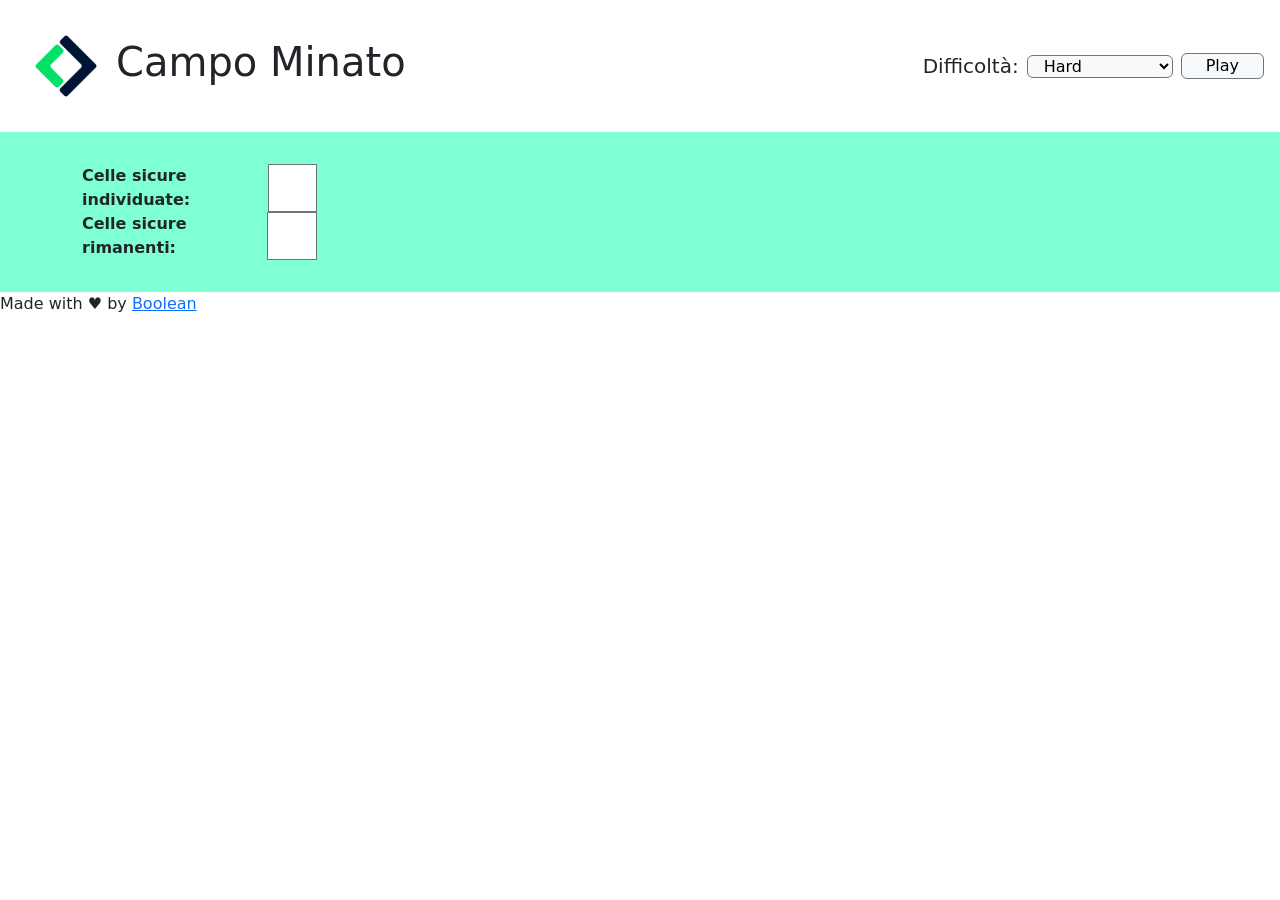
==== index.html @ 2892b531 "Merge remote-tracking branch 'js-campominato-dom/main'" ====
<!DOCTYPE html>
<html lang="en">
    <head>
        <meta charset="UTF-8">
        <meta http-equiv="X-UA-Compatible" content="IE=edge">
        <meta name="viewport" content="width=device-width, initial-scale=1.0">
        <!-- font-awesome -->
        <link rel="stylesheet" href="https://cdnjs.cloudflare.com/ajax/libs/font-awesome/6.2.1/css/all.min.css" integrity="sha512-MV7K8+y+gLIBoVD59lQIYicR65iaqukzvf/nwasF0nqhPay5w/9lJmVM2hMDcnK1OnMGCdVK+iQrJ7lzPJQd1w==" crossorigin="anonymous" referrerpolicy="no-referrer" />
        <!-- my style css -->
        <link rel="stylesheet" href="./assets/css/style.css">
        <link rel="stylesheet" href="./assets/css/debug.css">
        <!-- bootstrap css -->
        <link href="https://cdn.jsdelivr.net/npm/bootstrap@5.2.3/dist/css/bootstrap.min.css" rel="stylesheet" integrity="sha384-rbsA2VBKQhggwzxH7pPCaAqO46MgnOM80zW1RWuH61DGLwZJEdK2Kadq2F9CUG65" crossorigin="anonymous">
        <title>Campominato</title>
    </head>
    <body class="">

        <header id="app_header">
            <nav class="navbar bg-white jc-sb p-3">
                <div class="d-flex align-items-center">
                    <img src="./assets/img/mobile-logo.png" alt="" height="100">
                    <h1 class="">Campo Minato</h1>
                </div>
                <!-- ./container-fluid -->

                <div class="d-flex align-items-center gap-2 fs-5">
                    <label for="difficulty" class="">Difficoltà:</label>
                    <select id="difficulty" class="text-start btn btn-light border border-secondary pe-5 py-0">
                        <option value="10">Hard</option>
                        <option value="9">Medium</option>
                        <option value="7">Easy</option>
                    </select>
                    <button id="btn_play" type="click" class="btn btn-light border border-secondary px-4 py-0">Play</button>
                </div>

            </nav>
            <!-- ./navbar -->
        </header>
        <!-- /#app_header -->

        <main id="app_main">
            <div class="container py-3">
                <div class="ms_info py-3">
                    <div class="d-flex gap-1 justify-content-between" style="width: 235px;">
                        <div class="fw-bold">Celle sicure individuate:</div>
                        <div id="count_clicked_cells" class="border border-secondary bg-white px-3" style="width:52px;"></div>
                    </div>
                    <div class="d-flex gap-1 justify-content-between" style="width: 235px;">
                        <div class="fw-bold">Celle sicure rimanenti:</div>
                        <div id="count_missing_cells" class="border border-secondary bg-white px-3" style="width:52px;"></div>
                    </div>
                </div>
                <!-- /.ms_info -->


                <div class="row">

                </div>
                <!-- /.row -->
                <h1 class="endgame win">
                </h1>
            </div>
            <!-- /.container -->
        </main>
        <!-- /#app_main -->

        <footer id="app_footer">
            <p>Made with &hearts; by <a href="#">Boolean</a></p>
        </footer>
        <!-- /#app_footer -->

        <!-- javascript -->
        <script src="./assets/js/main.js"></script>
        <!-- Bootstrap javascript -->
        <script src="https://cdn.jsdelivr.net/npm/bootstrap@5.2.3/dist/js/bootstrap.bundle.min.js" integrity="sha384-kenU1KFdBIe4zVF0s0G1M5b4hcpxyD9F7jL+jjXkk+Q2h455rYXK/7HAuoJl+0I4" crossorigin="anonymous"></script>
    </body>
</html>
---- assets/css/style.css ----
:root {
    --cm_primary: #7FFFD4;
}

#app_main {
    background-color: var(--cm_primary);
    position: relative;
}

#app_main .ms_cell {
    border: 1px solid black;
    aspect-ratio: 1/1;
    color: white;
    font-size: 4rem;
    /* The following line are for center text     */
    text-align: center;
    display: flex;
    justify-content: center;
    align-content: center;
    flex-direction: column;
}

#app_main .ms_line_10 {
    width: calc(100%/10);
}

#app_main .ms_line_9 {
    width: calc(100%/9);
}

#app_main .ms_line_7 {
    width: calc(100%/7);
}

#app_main .ms_cell_bomb {
    display: block;
}

#app_main .endgame {
    display: none;
    position: absolute;
    top: 25%;
    left: 50%;
    transform: translate(-50%, -50%) scale(2);
    animation: goes_down 2s linear, pulse 4s 2s linear infinite;
    font-weight: bold;
}


@keyframes goes_down {
    0% {
        top: 0%;
    }

    100% {
        top: 25%;
    }
}

@keyframes pulse {
    0% {
        transform: translate(-50%, -50%) scale(2);
    }

    50% {
        transform: translate(-50%, -50%) scale(3);
    }

    100% {
        transform: translate(-50%, -50%) scale(2);
    }
}




.exploded {
    background-image: url("../img/explosion.gif");
    background-size: contain;
}
---- assets/css/debug.css ----
/* #region Debug ...........................*/
/* Il background-color lo metto in style.css */
.debug * {
    border: 1px dashed red;
}

/* #region Grid ............................ */
.debug .container {
    background-color: green;
    padding: 0.1rem;
}

.debug .row {
    background-color: yellow;
    padding: 0.1rem;
}

.debug [class^="col_"] {
    background-color: aqua;
    padding: 0.1rem;
}

/* #endregion Grid ......................... */
/* #region common ...........................*/
.debug header {
    padding: 1rem;
}

.debug main {
    padding: 1rem;
}

.debug section {
    padding: 1rem;
}

.debug footer {
    padding: 1rem;
}

/* #endregion common ....................... */
/* #endregion Debug ........................ */
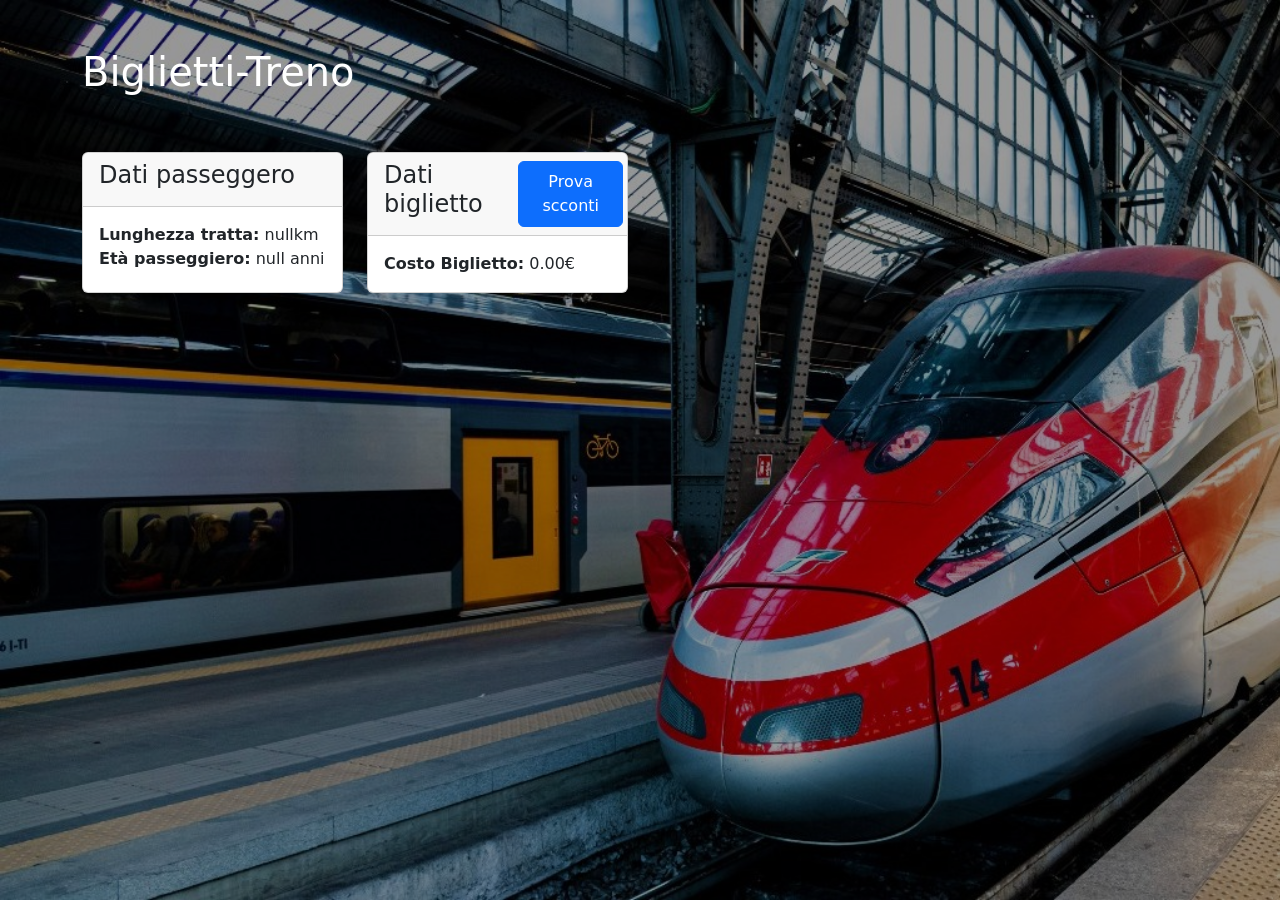
==== commit 0849ab09: "Move out bonus from his directory overriding basic" ====
--- a/index.html
+++ b/index.html
@@ -4,70 +4,86 @@
         <meta charset="UTF-8">
         <meta http-equiv="X-UA-Compatible" content="IE=edge">
         <meta name="viewport" content="width=device-width, initial-scale=1.0">
-        <!-- font-awesome -->
-        <link rel="stylesheet" href="https://cdnjs.cloudflare.com/ajax/libs/font-awesome/6.2.1/css/all.min.css" integrity="sha512-MV7K8+y+gLIBoVD59lQIYicR65iaqukzvf/nwasF0nqhPay5w/9lJmVM2hMDcnK1OnMGCdVK+iQrJ7lzPJQd1w==" crossorigin="anonymous" referrerpolicy="no-referrer" />
-        <!-- my style css -->
-        <link rel="stylesheet" href="./assets/css/style.css">
-        <link rel="stylesheet" href="./assets/css/debug.css">
         <!-- bootstrap css -->
         <link href="https://cdn.jsdelivr.net/npm/bootstrap@5.2.3/dist/css/bootstrap.min.css" rel="stylesheet" integrity="sha384-rbsA2VBKQhggwzxH7pPCaAqO46MgnOM80zW1RWuH61DGLwZJEdK2Kadq2F9CUG65" crossorigin="anonymous">
-        <title>Campominato</title>
+        <link rel="stylesheet" href="./assets/css/style.css">
+        <title>Biglietti-Treno</title>
     </head>
-    <body class="">
+    <body>
+        <div class="layover">
+            <div class="container">
+                <h1 class="text-white py-5">Biglietti-Treno</h1>
+                <div class="row">
+                    <div class="col-3">
+                        <div class="card h-100">
+                            <div class="card-header">
+                                <h4>Dati passeggero</h4>
+                            </div>
+                            <!-- /.card-header -->
 
-        <header id="app_header">
-            <nav class="navbar bg-white jc-sb p-3">
-                <div class="d-flex align-items-center">
-                    <img src="./assets/img/mobile-logo.png" alt="" height="100">
-                    <h1 class="">Campo Minato</h1>
-                </div>
-                <!-- ./container-fluid -->
+                            <div class="card-body">
+                                <div class="km">
+                                    <span class="fw-bold">Lunghezza tratta:</span>
+                                    <span id="kmSet_box"></span>
+                                </div>
+                                <!-- /.km -->
 
-                <div class="d-flex align-items-center gap-2 fs-5">
-                    <label for="difficulty" class="">Difficoltà:</label>
-                    <select id="difficulty" class="text-start btn btn-light border border-secondary pe-5 py-0">
-                        <option value="10">Hard</option>
-                        <option value="9">Medium</option>
-                        <option value="7">Easy</option>
-                    </select>
-                    <button id="btn_play" type="click" class="btn btn-light border border-secondary px-4 py-0">Play</button>
-                </div>
+                                <div class="age">
+                                    <span class="fw-bold">Età passeggiero:</span>
+                                    <span id="ageUser_box"></span>
+                                </div>
+                            </div>
+                            <!-- /.card-body -->
+                        </div>
+                        <!-- /.card -->
+                    </div>
+                    <!-- /.col-3 -->
 
-            </nav>
-            <!-- ./navbar -->
-        </header>
-        <!-- /#app_header -->
+                    <div class="col-3">
+                        <div class="card h-100">
+                            <div class="card-header">
+                                <div class="row">
+                                    <h4 class="col-7">Dati biglietto</h4>
+                                    <button class="btn btn-primary col-5" type="button" data-bs-toggle="collapse" data-bs-target="#collapseDiscount" aria-expanded="false" aria-controls="collapseDiscount">
+                                        Prova scconti
+                                    </button>
+                                    <!-- /.button (collapseDiscount) -->
+                                </div>
+                                <!-- /.row -->
+                            </div>
+                            <!-- /.card-header -->
 
-        <main id="app_main">
-            <div class="container py-3">
-                <div class="ms_info py-3">
-                    <div class="d-flex gap-1 justify-content-between" style="width: 235px;">
-                        <div class="fw-bold">Celle sicure individuate:</div>
-                        <div id="count_clicked_cells" class="border border-secondary bg-white px-3" style="width:52px;"></div>
+                            <div class="card-body">
+                                <div class="ticket_bill">
+                                    <span class="fw-bold">Costo Biglietto:</span>
+                                    <span id="ticketBill_box"></span>
+                                </div>
+                                <!-- /.ticket_bill -->
+
+                                <div class="collapse" id="collapseDiscount">
+                                    <div id="discount_type" class="fw-bold text-danger"></div>
+                                    <span class="fw-bold">Biglietto scontato:</span>
+                                    <span id="ticketBill_discount_box"></span>
+                                </div>
+                                <!-- /#collapseDiscount -->
+
+                            </div>
+                            <!-- /.card-body -->
+                        </div>
+                        <!-- /.card -->
                     </div>
-                    <div class="d-flex gap-1 justify-content-between" style="width: 235px;">
-                        <div class="fw-bold">Celle sicure rimanenti:</div>
-                        <div id="count_missing_cells" class="border border-secondary bg-white px-3" style="width:52px;"></div>
-                    </div>
-                </div>
-                <!-- /.ms_info -->
-
-
-                <div class="row">
+                    <!-- /.col-3 -->
 
                 </div>
                 <!-- /.row -->
-                <h1 class="endgame win">
-                </h1>
+
+                <!-- /.age -->
+
             </div>
             <!-- /.container -->
-        </main>
-        <!-- /#app_main -->
+        </div>
+        <!-- /.layover -->
 
-        <footer id="app_footer">
-            <p>Made with &hearts; by <a href="#">Boolean</a></p>
-        </footer>
-        <!-- /#app_footer -->
 
         <!-- javascript -->
         <script src="./assets/js/main.js"></script>
--- a/assets/css/style.css
+++ b/assets/css/style.css
@@ -1,80 +1,9 @@
-:root {
-    --cm_primary: #7FFFD4;
+body {
+    background-image: url("../img/train-bg.jpg");
+    background-size: cover;
 }
 
-#app_main {
-    background-color: var(--cm_primary);
-    position: relative;
-}
-
-#app_main .ms_cell {
-    border: 1px solid black;
-    aspect-ratio: 1/1;
-    color: white;
-    font-size: 4rem;
-    /* The following line are for center text     */
-    text-align: center;
-    display: flex;
-    justify-content: center;
-    align-content: center;
-    flex-direction: column;
-}
-
-#app_main .ms_line_10 {
-    width: calc(100%/10);
-}
-
-#app_main .ms_line_9 {
-    width: calc(100%/9);
-}
-
-#app_main .ms_line_7 {
-    width: calc(100%/7);
-}
-
-#app_main .ms_cell_bomb {
-    display: block;
-}
-
-#app_main .endgame {
-    display: none;
-    position: absolute;
-    top: 25%;
-    left: 50%;
-    transform: translate(-50%, -50%) scale(2);
-    animation: goes_down 2s linear, pulse 4s 2s linear infinite;
-    font-weight: bold;
-}
-
-
-@keyframes goes_down {
-    0% {
-        top: 0%;
-    }
-
-    100% {
-        top: 25%;
-    }
-}
-
-@keyframes pulse {
-    0% {
-        transform: translate(-50%, -50%) scale(2);
-    }
-
-    50% {
-        transform: translate(-50%, -50%) scale(3);
-    }
-
-    100% {
-        transform: translate(-50%, -50%) scale(2);
-    }
-}
-
-
-
-
-.exploded {
-    background-image: url("../img/explosion.gif");
-    background-size: contain;
+.layover {
+    background-color: rgb(0, 0, 0, 0.4);
+    height: 100vh;
 }
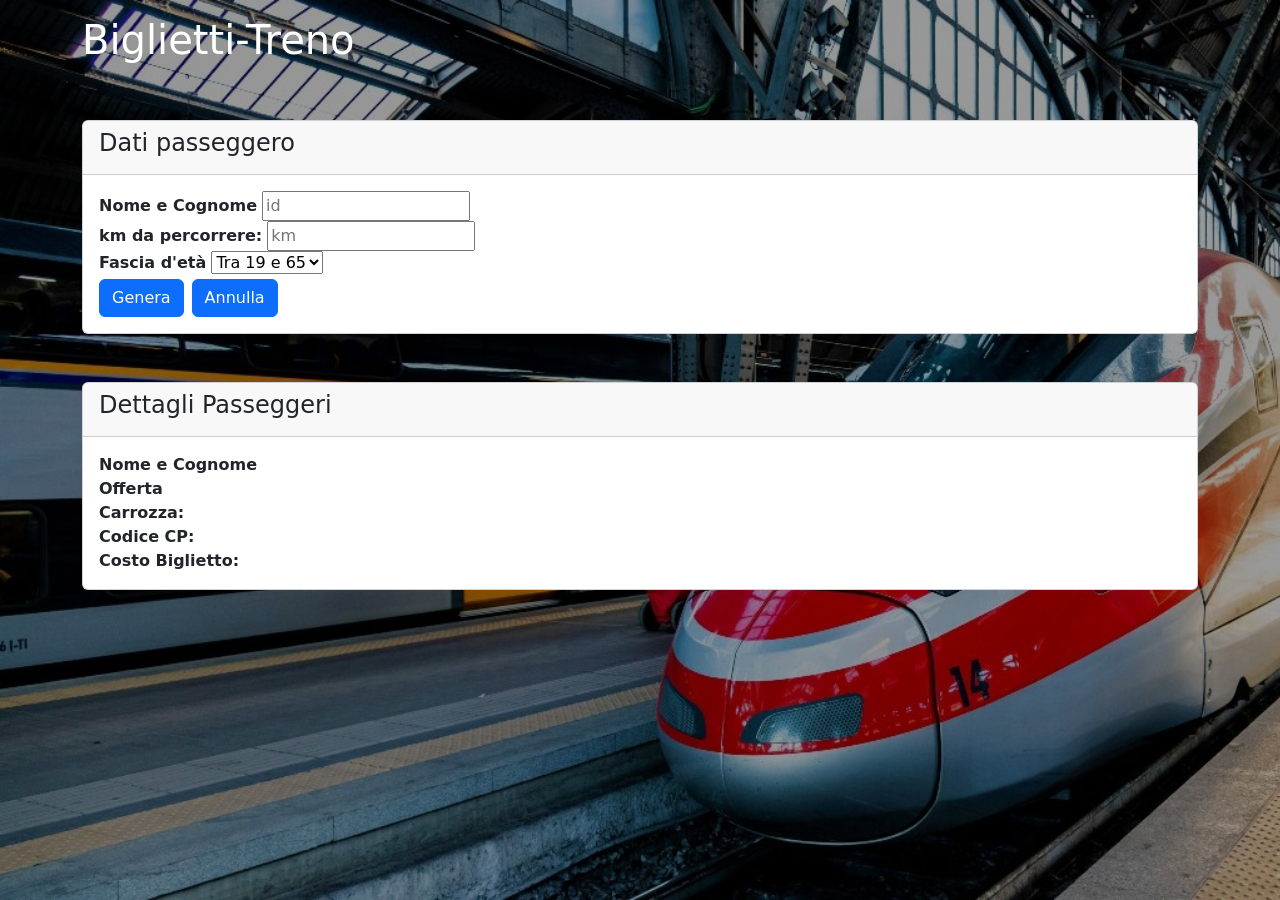
==== commit 00165fa1: "Add form" ====
--- a/index.html
+++ b/index.html
@@ -12,60 +12,100 @@
     <body>
         <div class="layover">
             <div class="container">
-                <h1 class="text-white py-5">Biglietti-Treno</h1>
+                <h1 class="text-white pt-3">Biglietti-Treno</h1>
                 <div class="row">
-                    <div class="col-3">
-                        <div class="card h-100">
+                    <div class="col-12">
+                        <div class="card mt-5">
                             <div class="card-header">
                                 <h4>Dati passeggero</h4>
                             </div>
                             <!-- /.card-header -->
 
                             <div class="card-body">
-                                <div class="km">
-                                    <span class="fw-bold">Lunghezza tratta:</span>
-                                    <span id="kmSet_box"></span>
-                                </div>
-                                <!-- /.km -->
+                                <form action="">
+                                    <div class="id_user">
+                                        <span class="fw-bold">Nome e Cognome</span>
+                                        <input id="id_input" type="text" placeholder="id">
+                                    </div>
+                                    <!-- /.id_user -->
 
-                                <div class="age">
-                                    <span class="fw-bold">Età passeggiero:</span>
-                                    <span id="ageUser_box"></span>
-                                </div>
+                                    <div class="km">
+                                        <span class="fw-bold">km da percorrere:</span>
+                                        <input id="km_input" type="text" placeholder="km">
+                                    </div>
+                                    <!-- /.km -->
+
+                                    <div class="age">
+                                        <label for="age_select" class="fw-bold">Fascia d'età</label>
+                                        <select id="age_select">
+                                            <option value="19">Tra 19 e 65</option>
+                                            <option value="8">Under 18</option>
+                                            <option value="65">Over 65</option>
+                                        </select>
+                                    </div>
+
+                                    <div class="buttons row row-cols-auto gx-2 mt-1">
+                                        <div class="col">
+                                            <button id="generate" class="btn btn-primary" type="button">
+                                                Genera
+                                            </button>
+                                        </div>
+                                        <!-- /.col -->
+
+                                        <div class="col">
+                                            <button id="cancel" class="btn btn-primary" type="button">
+                                                Annulla
+                                            </button>
+                                        </div>
+                                        <!-- /.col -->
+
+                                    </div>
+                                    <!-- /.buttons (row)-->
+                                </form>
                             </div>
                             <!-- /.card-body -->
                         </div>
                         <!-- /.card -->
                     </div>
-                    <!-- /.col-3 -->
+                    <!-- /.col-12 -->
 
-                    <div class="col-3">
-                        <div class="card h-100">
+                    <div class="col-12">
+                        <div class="card mt-5">
                             <div class="card-header">
-                                <div class="row">
-                                    <h4 class="col-7">Dati biglietto</h4>
-                                    <button class="btn btn-primary col-5" type="button" data-bs-toggle="collapse" data-bs-target="#collapseDiscount" aria-expanded="false" aria-controls="collapseDiscount">
-                                        Prova scconti
-                                    </button>
-                                    <!-- /.button (collapseDiscount) -->
-                                </div>
-                                <!-- /.row -->
+                                <h4 class="col-7">Dettagli Passeggeri</h4>
                             </div>
                             <!-- /.card-header -->
 
                             <div class="card-body">
-                                <div class="ticket_bill">
+                                <div class="id_user">
+                                    <span class="fw-bold">Nome e Cognome</span>
+                                    <span id="id_output"></span>
+                                </div>
+                                <!-- /.id_user -->
+
+                                <div class="offer">
+                                    <span class="fw-bold">Offerta</span>
+                                    <span id="offer_box"></span>
+                                </div>
+                                <!-- /.id_user -->
+
+                                <div class="carriage">
+                                    <span class="fw-bold">Carrozza:</span>
+                                    <span id="carriage_box"></span>
+                                </div>
+                                <!-- /.carriage -->
+
+                                <div class="cp">
+                                    <span class="fw-bold">Codice CP:</span>
+                                    <span id="cp_box"></span>
+                                </div>
+                                <!-- /.cp -->
+
+                                <div class="ticket">
                                     <span class="fw-bold">Costo Biglietto:</span>
-                                    <span id="ticketBill_box"></span>
+                                    <span id="ticket_box"></span>
                                 </div>
-                                <!-- /.ticket_bill -->
-
-                                <div class="collapse" id="collapseDiscount">
-                                    <div id="discount_type" class="fw-bold text-danger"></div>
-                                    <span class="fw-bold">Biglietto scontato:</span>
-                                    <span id="ticketBill_discount_box"></span>
-                                </div>
-                                <!-- /#collapseDiscount -->
+                                <!-- /.ticket -->
 
                             </div>
                             <!-- /.card-body -->
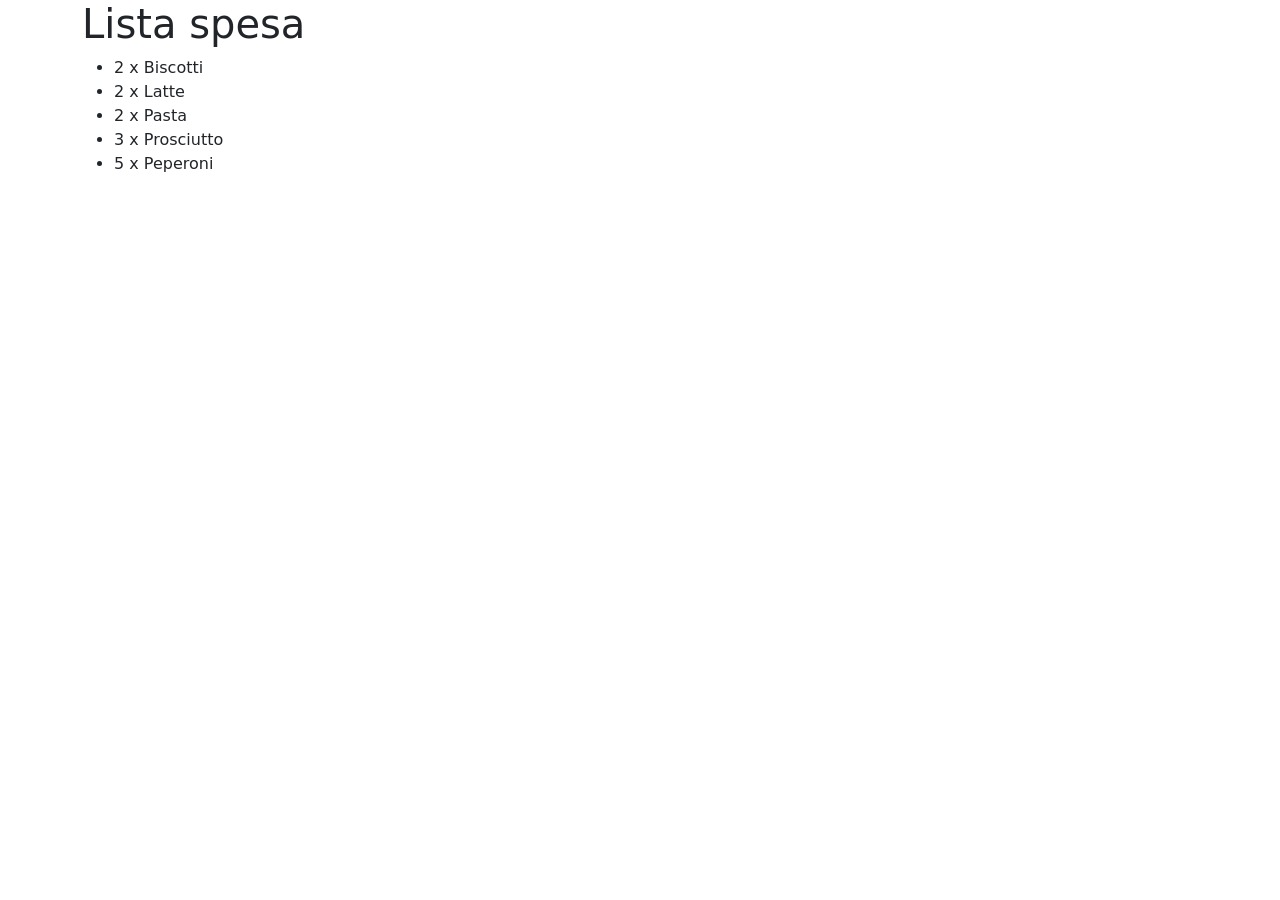
==== commit 94c00f43: "Merge remote-tracking branch 'js-lista-spesa/main'" ====
--- a/index.html
+++ b/index.html
@@ -4,126 +4,24 @@
         <meta charset="UTF-8">
         <meta http-equiv="X-UA-Compatible" content="IE=edge">
         <meta name="viewport" content="width=device-width, initial-scale=1.0">
+        <!-- font-awesome -->
+        <link rel="stylesheet" href="https://cdnjs.cloudflare.com/ajax/libs/font-awesome/6.2.1/css/all.min.css" integrity="sha512-MV7K8+y+gLIBoVD59lQIYicR65iaqukzvf/nwasF0nqhPay5w/9lJmVM2hMDcnK1OnMGCdVK+iQrJ7lzPJQd1w==" crossorigin="anonymous" referrerpolicy="no-referrer" />
+        <!-- my style css -->
+        <link rel="stylesheet" href="./assets/css/style.css">
         <!-- bootstrap css -->
         <link href="https://cdn.jsdelivr.net/npm/bootstrap@5.2.3/dist/css/bootstrap.min.css" rel="stylesheet" integrity="sha384-rbsA2VBKQhggwzxH7pPCaAqO46MgnOM80zW1RWuH61DGLwZJEdK2Kadq2F9CUG65" crossorigin="anonymous">
-        <link rel="stylesheet" href="./assets/css/style.css">
-        <title>Biglietti-Treno</title>
+        <title>Lista-spesa</title>
     </head>
     <body>
-        <div class="layover">
-            <div class="container">
-                <h1 class="text-white pt-3">Biglietti-Treno</h1>
-                <div class="row">
-                    <div class="col-12">
-                        <div class="card mt-5">
-                            <div class="card-header">
-                                <h4>Dati passeggero</h4>
-                            </div>
-                            <!-- /.card-header -->
+        <div class="container">
+            <h1>Lista spesa</h1>
 
-                            <div class="card-body">
-                                <form action="">
-                                    <div class="id_user">
-                                        <span class="fw-bold">Nome e Cognome</span>
-                                        <input id="id_input" type="text" placeholder="id">
-                                    </div>
-                                    <!-- /.id_user -->
+            <ul class="shop_list">
 
-                                    <div class="km">
-                                        <span class="fw-bold">km da percorrere:</span>
-                                        <input id="km_input" type="text" placeholder="km">
-                                    </div>
-                                    <!-- /.km -->
+            </ul>
 
-                                    <div class="age">
-                                        <label for="age_select" class="fw-bold">Fascia d'età</label>
-                                        <select id="age_select">
-                                            <option value="19">Tra 19 e 65</option>
-                                            <option value="8">Under 18</option>
-                                            <option value="65">Over 65</option>
-                                        </select>
-                                    </div>
-
-                                    <div class="buttons row row-cols-auto gx-2 mt-1">
-                                        <div class="col">
-                                            <button id="generate" class="btn btn-primary" type="button">
-                                                Genera
-                                            </button>
-                                        </div>
-                                        <!-- /.col -->
-
-                                        <div class="col">
-                                            <button id="cancel" class="btn btn-primary" type="button">
-                                                Annulla
-                                            </button>
-                                        </div>
-                                        <!-- /.col -->
-
-                                    </div>
-                                    <!-- /.buttons (row)-->
-                                </form>
-                            </div>
-                            <!-- /.card-body -->
-                        </div>
-                        <!-- /.card -->
-                    </div>
-                    <!-- /.col-12 -->
-
-                    <div class="col-12">
-                        <div class="card mt-5">
-                            <div class="card-header">
-                                <h4 class="col-7">Dettagli Passeggeri</h4>
-                            </div>
-                            <!-- /.card-header -->
-
-                            <div class="card-body">
-                                <div class="id_user">
-                                    <span class="fw-bold">Nome e Cognome</span>
-                                    <span id="id_output"></span>
-                                </div>
-                                <!-- /.id_user -->
-
-                                <div class="offer">
-                                    <span class="fw-bold">Offerta</span>
-                                    <span id="offer_box"></span>
-                                </div>
-                                <!-- /.id_user -->
-
-                                <div class="carriage">
-                                    <span class="fw-bold">Carrozza:</span>
-                                    <span id="carriage_box"></span>
-                                </div>
-                                <!-- /.carriage -->
-
-                                <div class="cp">
-                                    <span class="fw-bold">Codice CP:</span>
-                                    <span id="cp_box"></span>
-                                </div>
-                                <!-- /.cp -->
-
-                                <div class="ticket">
-                                    <span class="fw-bold">Costo Biglietto:</span>
-                                    <span id="ticket_box"></span>
-                                </div>
-                                <!-- /.ticket -->
-
-                            </div>
-                            <!-- /.card-body -->
-                        </div>
-                        <!-- /.card -->
-                    </div>
-                    <!-- /.col-3 -->
-
-                </div>
-                <!-- /.row -->
-
-                <!-- /.age -->
-
-            </div>
-            <!-- /.container -->
         </div>
-        <!-- /.layover -->
-
+        <!-- /.container -->
 
         <!-- javascript -->
         <script src="./assets/js/main.js"></script>
--- a/assets/css/style.css
+++ b/assets/css/style.css
@@ -1,9 +1,3 @@
-body {
-    background-image: url("../img/train-bg.jpg");
-    background-size: cover;
-}
-
-.layover {
-    background-color: rgb(0, 0, 0, 0.4);
-    height: 100vh;
+.debug * {
+    border: red 1 dashed;
 }
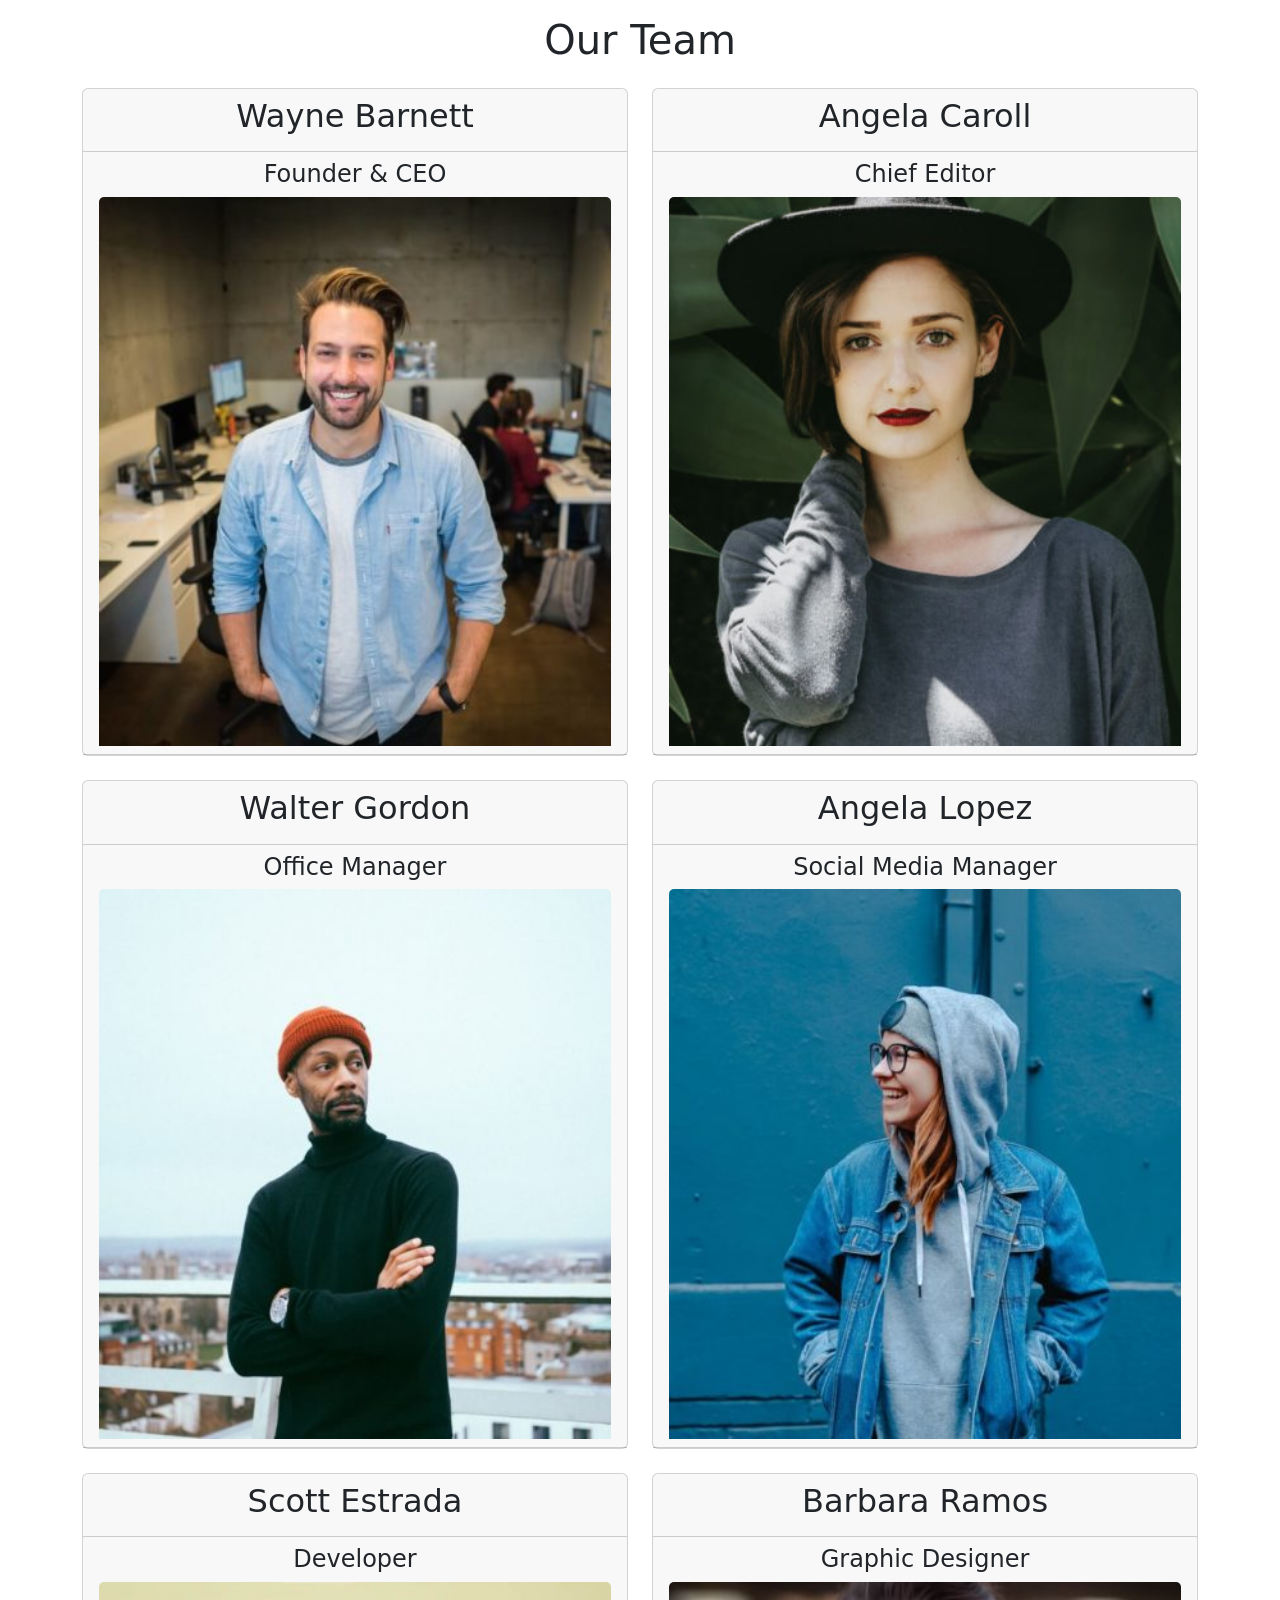
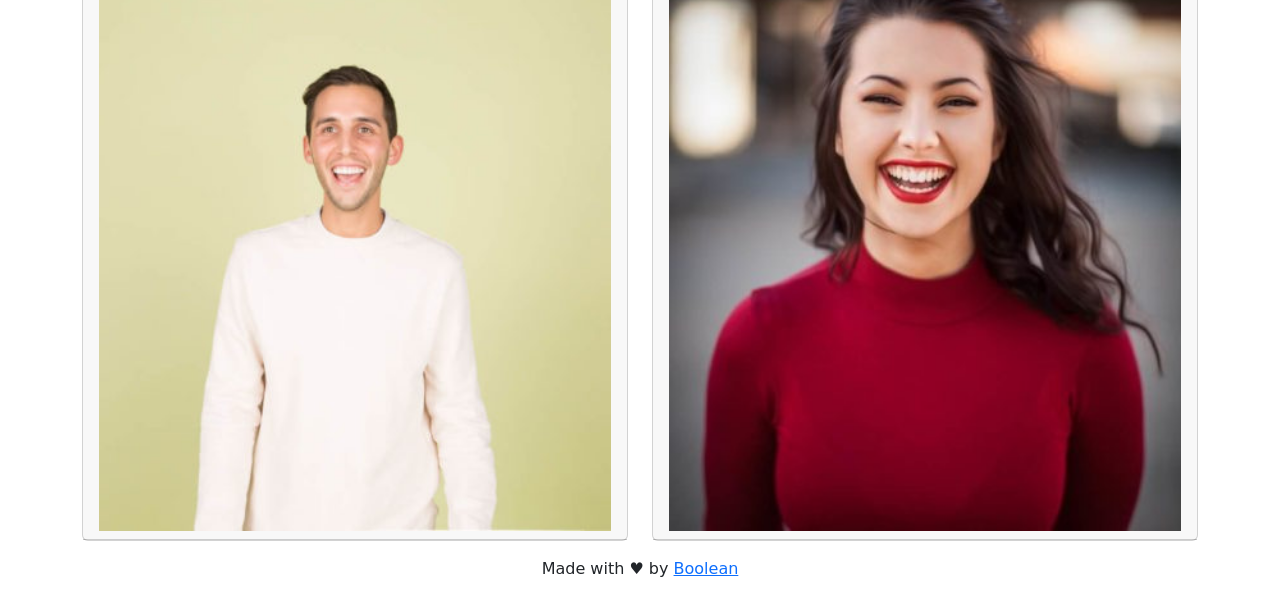
==== commit bb5b64cd: "Merge remote-tracking branch 'js-our-team/main'" ====
--- a/index.html
+++ b/index.html
@@ -10,18 +10,30 @@
         <link rel="stylesheet" href="./assets/css/style.css">
         <!-- bootstrap css -->
         <link href="https://cdn.jsdelivr.net/npm/bootstrap@5.2.3/dist/css/bootstrap.min.css" rel="stylesheet" integrity="sha384-rbsA2VBKQhggwzxH7pPCaAqO46MgnOM80zW1RWuH61DGLwZJEdK2Kadq2F9CUG65" crossorigin="anonymous">
-        <title>Lista-spesa</title>
+        <title>Our-Team</title>
     </head>
-    <body>
-        <div class="container">
-            <h1>Lista spesa</h1>
+    <body class="">
+        <header id="app_header" class="p-3 text-center">
+            <h1>Our Team</h1>
+        </header>
+        <!-- /#app_header -->
 
-            <ul class="shop_list">
+        <main id="app_main">
+            <div class="container">
+                <div class="row g-4">
 
-            </ul>
+                </div>
+                <!-- /.row -->
 
-        </div>
-        <!-- /.container -->
+            </div>
+            <!-- /.container -->
+        </main>
+        <!-- /#app_main -->
+
+        <footer id="app_footer" class="p-3 text-center">
+            <p>Made with &hearts; by <a href="#">Boolean</a></p>
+        </footer>
+        <!-- /#app_footer -->
 
         <!-- javascript -->
         <script src="./assets/js/main.js"></script>
--- a/assets/css/style.css
+++ b/assets/css/style.css
@@ -1,3 +1,3 @@
 .debug * {
-    border: red 1 dashed;
+    border: 1px dashed red;
 }
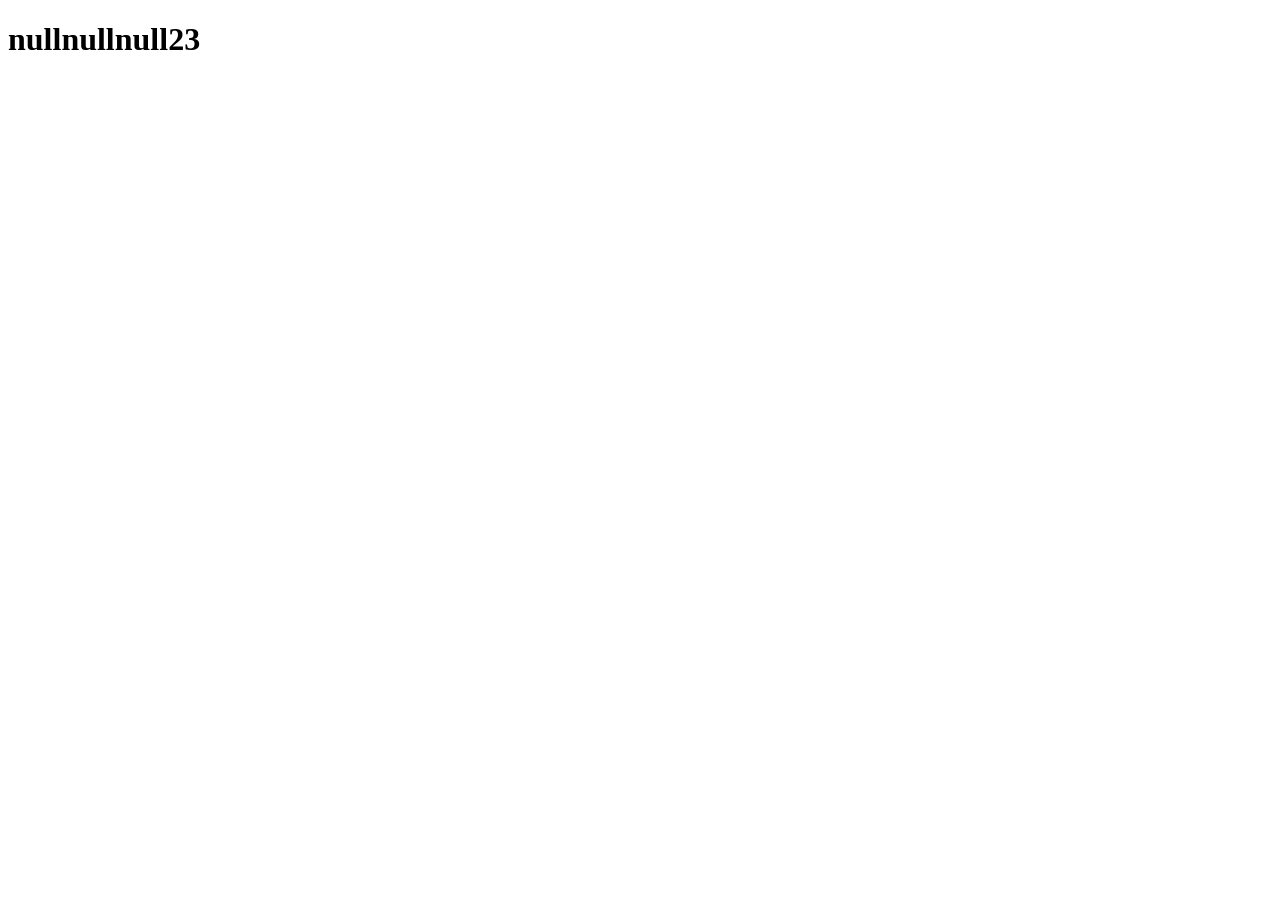
==== commit 55509b6d: "Merge remote-tracking branch 'js-pwdgen-wannabe/main'" ====
--- a/index.html
+++ b/index.html
@@ -4,40 +4,12 @@
         <meta charset="UTF-8">
         <meta http-equiv="X-UA-Compatible" content="IE=edge">
         <meta name="viewport" content="width=device-width, initial-scale=1.0">
-        <!-- font-awesome -->
-        <link rel="stylesheet" href="https://cdnjs.cloudflare.com/ajax/libs/font-awesome/6.2.1/css/all.min.css" integrity="sha512-MV7K8+y+gLIBoVD59lQIYicR65iaqukzvf/nwasF0nqhPay5w/9lJmVM2hMDcnK1OnMGCdVK+iQrJ7lzPJQd1w==" crossorigin="anonymous" referrerpolicy="no-referrer" />
-        <!-- my style css -->
-        <link rel="stylesheet" href="./assets/css/style.css">
-        <!-- bootstrap css -->
-        <link href="https://cdn.jsdelivr.net/npm/bootstrap@5.2.3/dist/css/bootstrap.min.css" rel="stylesheet" integrity="sha384-rbsA2VBKQhggwzxH7pPCaAqO46MgnOM80zW1RWuH61DGLwZJEdK2Kadq2F9CUG65" crossorigin="anonymous">
-        <title>Our-Team</title>
+        <title>pwdg-wannabe</title>
     </head>
-    <body class="">
-        <header id="app_header" class="p-3 text-center">
-            <h1>Our Team</h1>
-        </header>
-        <!-- /#app_header -->
-
-        <main id="app_main">
-            <div class="container">
-                <div class="row g-4">
-
-                </div>
-                <!-- /.row -->
-
-            </div>
-            <!-- /.container -->
-        </main>
-        <!-- /#app_main -->
-
-        <footer id="app_footer" class="p-3 text-center">
-            <p>Made with &hearts; by <a href="#">Boolean</a></p>
-        </footer>
-        <!-- /#app_footer -->
+    <body>
+        <h1 id="pwd_box">Password non ancora generata</h1>
 
         <!-- javascript -->
         <script src="./assets/js/main.js"></script>
-        <!-- Bootstrap javascript -->
-        <script src="https://cdn.jsdelivr.net/npm/bootstrap@5.2.3/dist/js/bootstrap.bundle.min.js" integrity="sha384-kenU1KFdBIe4zVF0s0G1M5b4hcpxyD9F7jL+jjXkk+Q2h455rYXK/7HAuoJl+0I4" crossorigin="anonymous"></script>
     </body>
 </html>
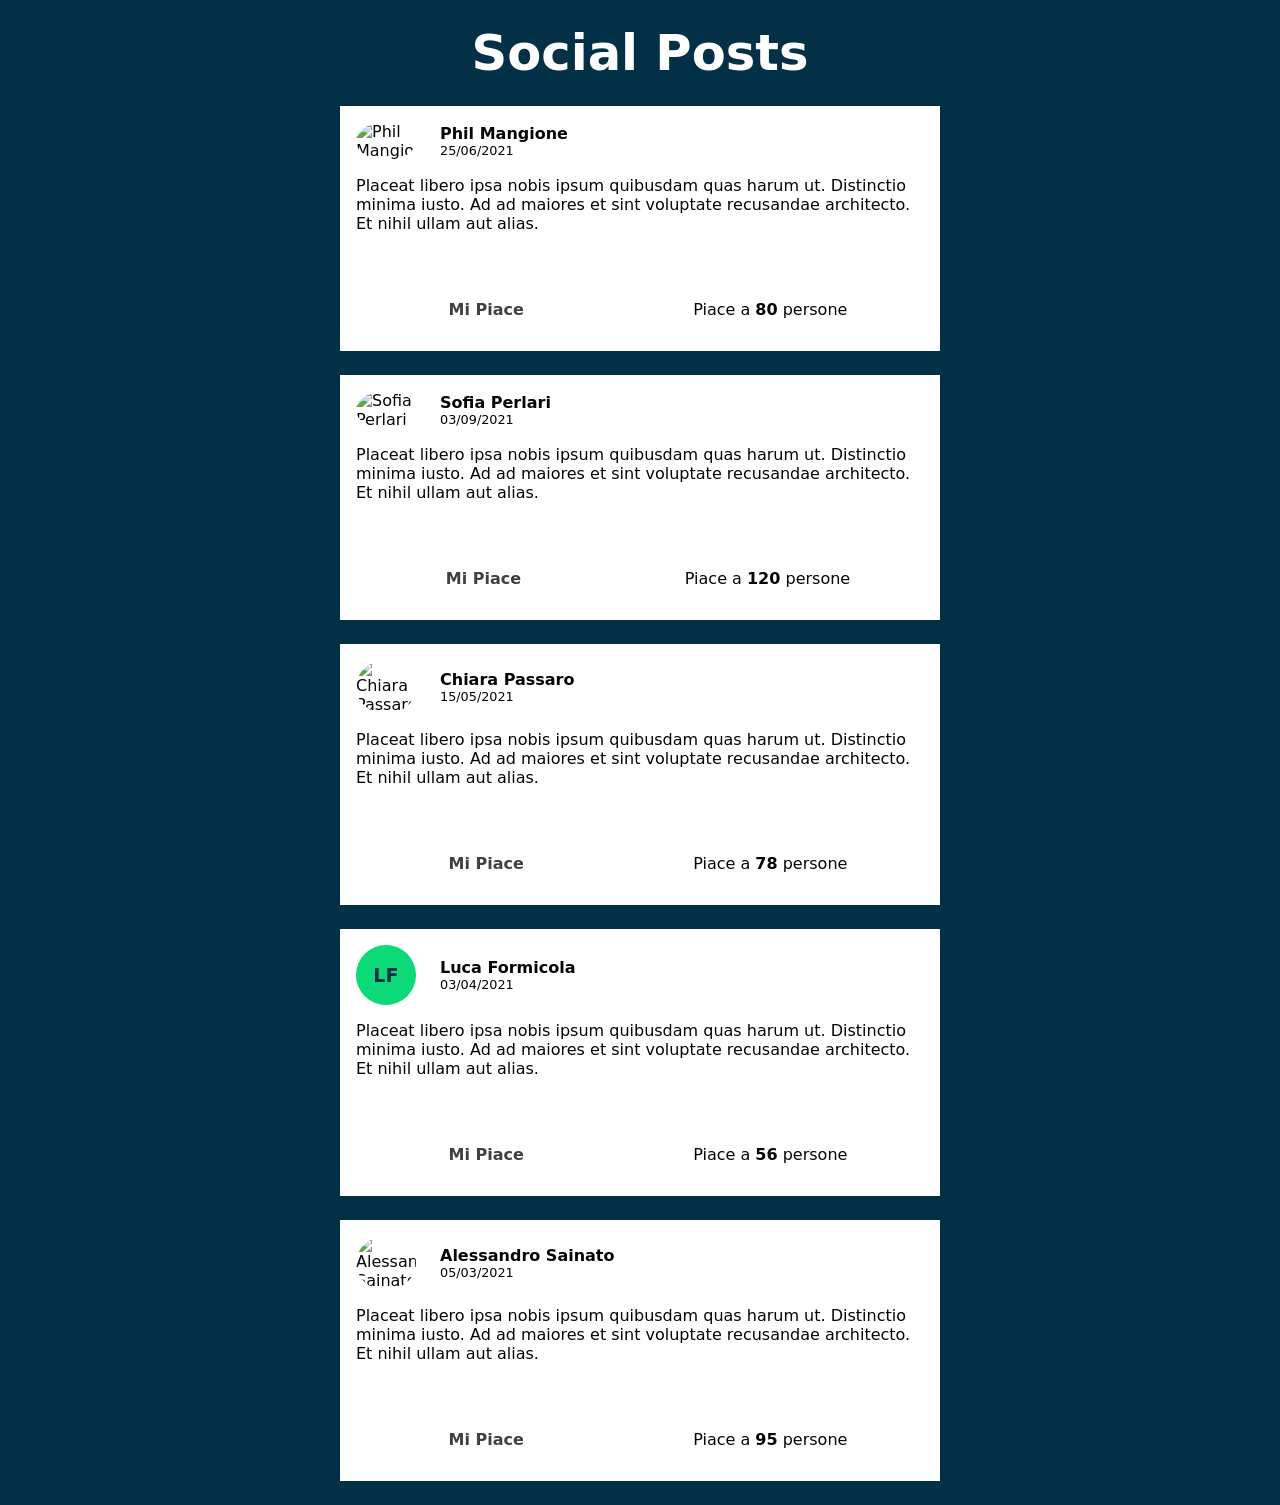
==== commit 2f186612: "Merge remote-tracking branch 'js-social-posts/main'" ====
--- a/index.html
+++ b/index.html
@@ -4,12 +4,50 @@
         <meta charset="UTF-8">
         <meta http-equiv="X-UA-Compatible" content="IE=edge">
         <meta name="viewport" content="width=device-width, initial-scale=1.0">
-        <title>pwdg-wannabe</title>
+        <title>Social Posts</title>
+
+        <script src="https://kit.fontawesome.com/1e3be9b4ce.js" crossorigin="anonymous"></script>
+        <!-- my style css -->
+        <link rel="stylesheet" href="./assets/css/style.css">
     </head>
     <body>
-        <h1 id="pwd_box">Password non ancora generata</h1>
 
-        <!-- javascript -->
+        <h1 class="main-title">Social Posts</h1>
+
+        <div id="container" class="posts-list">
+
+            <!-- post di esempio/template, da togliere/commentare e generare da JS -->
+            <!--             <div class="post">
+                <div class="post__header">
+                    <div class="post-meta">
+                        <div class="post-meta__icon">
+                            <img class="profile-pic" src="https://unsplash.it/300/300?image=15" alt="Phil Mangione">
+                        </div>
+                        <div class="post-meta__data">
+                            <div class="post-meta__author">Phil Mangione</div>
+                            <div class="post-meta__time">4 mesi fa</div>
+                        </div>
+                    </div>
+                </div>
+                <div class="post__text">Placeat libero ipsa nobis ipsum quibusdam quas harum ut. Distinctio minima iusto. Ad ad maiores et sint voluptate recusandae architecto. Et nihil ullam aut alias.</div>
+                <div class="post__image">
+                    <img src="https://unsplash.it/600/300?image=171" alt="">
+                </div>
+                <div class="post__footer">
+                    <div class="likes js-likes">
+                        <div class="likes__cta">
+                            <a class="like-button  js-like-button" href="#" data-postid="1">
+                                <i class="like-button__icon fas fa-thumbs-up" aria-hidden="true"></i>
+                                <span class="like-button__label">Mi Piace</span>
+                            </a>
+                        </div>
+                        <div class="likes__counter">
+                            Piace a <b id="like-counter-1" class="js-likes-counter">80</b> persone
+                        </div>
+                    </div>
+                </div>
+            </div> -->
+        </div>
         <script src="./assets/js/main.js"></script>
     </body>
 </html>
--- a/assets/css/style.css
+++ b/assets/css/style.css
@@ -0,0 +1,125 @@
+* {
+    margin: 0;
+    padding: 0;
+    box-sizing: border-box;
+}
+
+body {
+    font-family: system-ui, sans-serif;
+    background-color: #023047;
+    color: #050505;
+    font-size: 100%;
+}
+
+h1 {
+    font-size: calc(1.5rem + 2vw);
+    color: white;
+}
+
+.main-title {
+    text-align: center;
+    margin: 24px 0;
+}
+
+.posts-list {
+    width: 90%;
+    max-width: 600px;
+    margin: 0 auto;
+}
+
+.posts-list > * {
+    margin-bottom: 24px;
+}
+
+.post { 
+    padding: 16px;
+    background-color: white;
+}
+
+.post__header {
+    margin-bottom: 16px;
+}
+
+.post-meta {
+    display: flex;
+}
+
+.post-meta__icon {
+    margin-right: 24px;
+}
+
+.post-meta__data {
+    display: flex;
+    flex-direction: column;
+    justify-content: center;
+}
+
+.post-meta__author {
+    font-weight: bold;
+}
+
+.post-meta__time {
+    font-size: 0.8rem;
+}
+
+.profile-pic {
+    border-radius: 50%;
+    max-width: 60px;
+}
+
+.profile-pic-default {
+    display: flex;
+    justify-content: center;
+    align-items: center;
+    background-color: #0CD977;
+    height: 60px;
+    width: 60px;
+    overflow: hidden;
+    border-radius: 50%;
+}
+
+.profile-pic-default span {
+    font-weight: bold;
+    color: #023047;
+    font-size: 1.2rem;
+    text-transform: uppercase;
+}
+
+.post__text {
+    margin-bottom: 16px;
+}
+
+.post__image {
+    margin-bottom: 16px;
+}
+
+.post__image img {
+    width: 100%;
+}
+
+.likes {
+    display: flex;
+    justify-content: space-around;
+    align-items: center;
+}
+
+.like-button {
+    display: inline-block;
+    padding: 16px;
+    border-radius: 8px;    
+    text-decoration: none;
+    color: #404040;
+}
+
+.like-button:not(.like-button--liked):hover {
+    background-color: #e3e3e3
+}
+
+.like-button__label {
+    font-weight: bold;
+}
+
+.like-button--liked {
+    color: #0CD977;
+    cursor: default;
+}
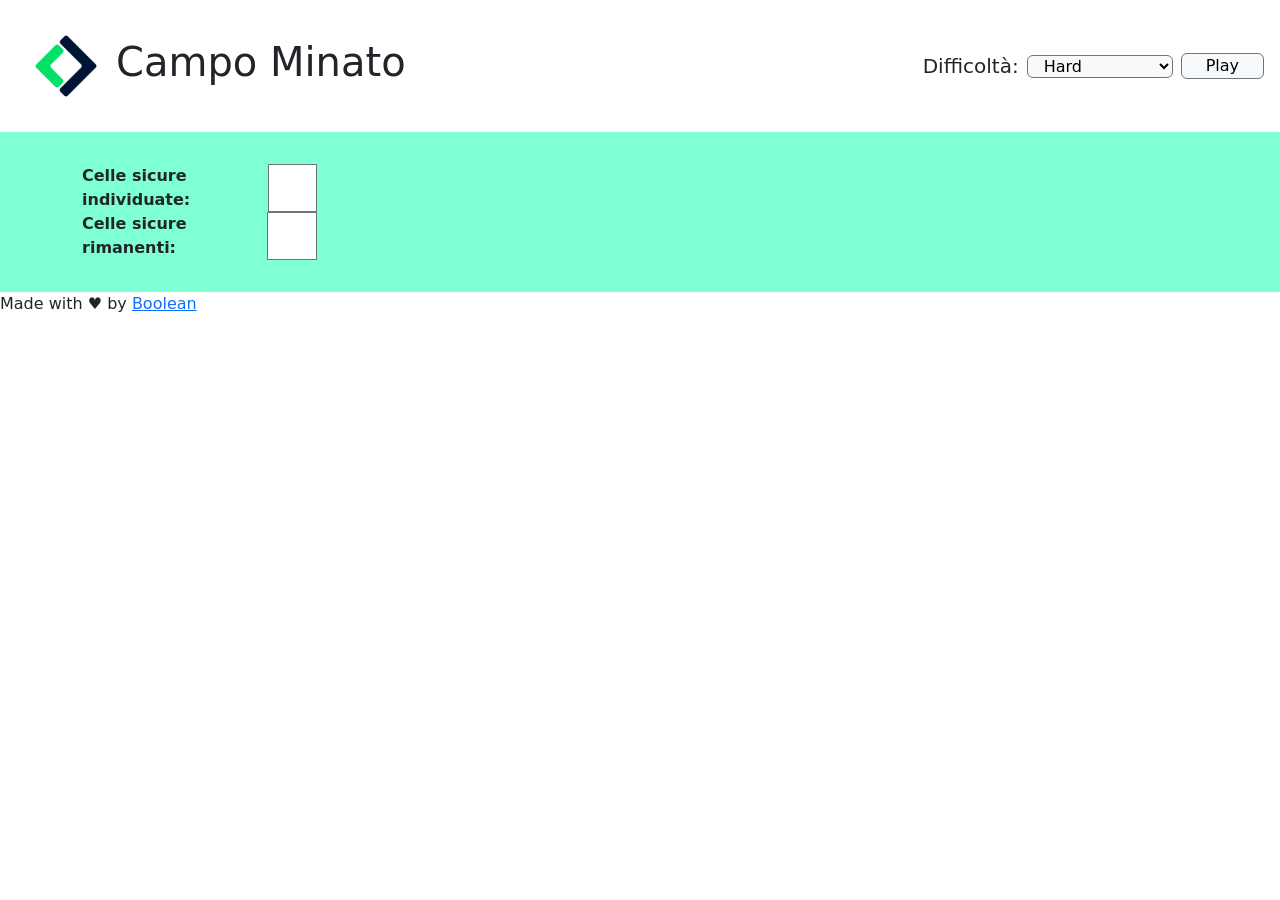
==== commit 38821a83: "Merge remote-tracking branch 'js-campominato/main'" ====
--- a/index.html
+++ b/index.html
@@ -4,50 +4,74 @@
         <meta charset="UTF-8">
         <meta http-equiv="X-UA-Compatible" content="IE=edge">
         <meta name="viewport" content="width=device-width, initial-scale=1.0">
-        <title>Social Posts</title>
-
-        <script src="https://kit.fontawesome.com/1e3be9b4ce.js" crossorigin="anonymous"></script>
+        <!-- font-awesome -->
+        <link rel="stylesheet" href="https://cdnjs.cloudflare.com/ajax/libs/font-awesome/6.2.1/css/all.min.css" integrity="sha512-MV7K8+y+gLIBoVD59lQIYicR65iaqukzvf/nwasF0nqhPay5w/9lJmVM2hMDcnK1OnMGCdVK+iQrJ7lzPJQd1w==" crossorigin="anonymous" referrerpolicy="no-referrer" />
         <!-- my style css -->
         <link rel="stylesheet" href="./assets/css/style.css">
+        <link rel="stylesheet" href="./assets/css/debug.css">
+        <!-- bootstrap css -->
+        <link href="https://cdn.jsdelivr.net/npm/bootstrap@5.2.3/dist/css/bootstrap.min.css" rel="stylesheet" integrity="sha384-rbsA2VBKQhggwzxH7pPCaAqO46MgnOM80zW1RWuH61DGLwZJEdK2Kadq2F9CUG65" crossorigin="anonymous">
+        <title>Campominato</title>
     </head>
-    <body>
+    <body class="">
 
-        <h1 class="main-title">Social Posts</h1>
+        <header id="app_header">
+            <nav class="navbar bg-white jc-sb p-3">
+                <div class="d-flex align-items-center">
+                    <img src="./assets/img/mobile-logo.png" alt="" height="100">
+                    <h1 class="">Campo Minato</h1>
+                </div>
+                <!-- ./container-fluid -->
 
-        <div id="container" class="posts-list">
+                <div class="d-flex align-items-center gap-2 fs-5">
+                    <label for="difficulty" class="">Difficoltà:</label>
+                    <select id="difficulty" class="text-start btn btn-light border border-secondary pe-5 py-0">
+                        <option value="10">Hard</option>
+                        <option value="9">Medium</option>
+                        <option value="7">Easy</option>
+                    </select>
+                    <button id="btn_play" type="click" class="btn btn-light border border-secondary px-4 py-0">Play</button>
+                </div>
 
-            <!-- post di esempio/template, da togliere/commentare e generare da JS -->
-            <!--             <div class="post">
-                <div class="post__header">
-                    <div class="post-meta">
-                        <div class="post-meta__icon">
-                            <img class="profile-pic" src="https://unsplash.it/300/300?image=15" alt="Phil Mangione">
-                        </div>
-                        <div class="post-meta__data">
-                            <div class="post-meta__author">Phil Mangione</div>
-                            <div class="post-meta__time">4 mesi fa</div>
-                        </div>
+            </nav>
+            <!-- ./navbar -->
+        </header>
+        <!-- /#app_header -->
+
+        <main id="app_main">
+            <div class="container py-3">
+                <div class="ms_info py-3">
+                    <div class="d-flex gap-1 justify-content-between" style="width: 235px;">
+                        <div class="fw-bold">Celle sicure individuate:</div>
+                        <div id="count_clicked_cells" class="border border-secondary bg-white px-3" style="width:52px;"></div>
+                    </div>
+                    <div class="d-flex gap-1 justify-content-between" style="width: 235px;">
+                        <div class="fw-bold">Celle sicure rimanenti:</div>
+                        <div id="count_missing_cells" class="border border-secondary bg-white px-3" style="width:52px;"></div>
                     </div>
                 </div>
-                <div class="post__text">Placeat libero ipsa nobis ipsum quibusdam quas harum ut. Distinctio minima iusto. Ad ad maiores et sint voluptate recusandae architecto. Et nihil ullam aut alias.</div>
-                <div class="post__image">
-                    <img src="https://unsplash.it/600/300?image=171" alt="">
+                <!-- /.ms_info -->
+
+
+                <div class="row">
+
                 </div>
-                <div class="post__footer">
-                    <div class="likes js-likes">
-                        <div class="likes__cta">
-                            <a class="like-button  js-like-button" href="#" data-postid="1">
-                                <i class="like-button__icon fas fa-thumbs-up" aria-hidden="true"></i>
-                                <span class="like-button__label">Mi Piace</span>
-                            </a>
-                        </div>
-                        <div class="likes__counter">
-                            Piace a <b id="like-counter-1" class="js-likes-counter">80</b> persone
-                        </div>
-                    </div>
-                </div>
-            </div> -->
-        </div>
+                <!-- /.row -->
+                <h1 class="endgame win">
+                </h1>
+            </div>
+            <!-- /.container -->
+        </main>
+        <!-- /#app_main -->
+
+        <footer id="app_footer">
+            <p>Made with &hearts; by <a href="#">Boolean</a></p>
+        </footer>
+        <!-- /#app_footer -->
+
+        <!-- javascript -->
         <script src="./assets/js/main.js"></script>
+        <!-- Bootstrap javascript -->
+        <script src="https://cdn.jsdelivr.net/npm/bootstrap@5.2.3/dist/js/bootstrap.bundle.min.js" integrity="sha384-kenU1KFdBIe4zVF0s0G1M5b4hcpxyD9F7jL+jjXkk+Q2h455rYXK/7HAuoJl+0I4" crossorigin="anonymous"></script>
     </body>
 </html>
--- a/assets/css/style.css
+++ b/assets/css/style.css
@@ -1,125 +1,80 @@
-* {
-    margin: 0;
-    padding: 0;
-    box-sizing: border-box;
+:root {
+    --cm_primary: #7FFFD4;
 }
 
-body {
-    font-family: system-ui, sans-serif;
-    background-color: #023047;
-    color: #050505;
-    font-size: 100%;
+#app_main {
+    background-color: var(--cm_primary);
+    position: relative;
 }
 
-h1 {
-    font-size: calc(1.5rem + 2vw);
+#app_main .ms_cell {
+    border: 1px solid black;
+    aspect-ratio: 1/1;
     color: white;
+    font-size: 4rem;
+    /* The following line are for center text     */
+    text-align: center;
+    display: flex;
+    justify-content: center;
+    align-content: center;
+    flex-direction: column;
 }
 
-.main-title {
-    text-align: center;
-    margin: 24px 0;
+#app_main .ms_line_10 {
+    width: calc(100%/10);
 }
 
-.posts-list {
-    width: 90%;
-    max-width: 600px;
-    margin: 0 auto;
+#app_main .ms_line_9 {
+    width: calc(100%/9);
 }
 
-.posts-list > * {
-    margin-bottom: 24px;
+#app_main .ms_line_7 {
+    width: calc(100%/7);
 }
 
-.post { 
-    padding: 16px;
-    background-color: white;
+#app_main .ms_cell_bomb {
+    display: block;
 }
 
-.post__header {
-    margin-bottom: 16px;
-}
-
-.post-meta {
-    display: flex;
-}
-
-.post-meta__icon {
-    margin-right: 24px;
-}
-
-.post-meta__data {
-    display: flex;
-    flex-direction: column;
-    justify-content: center;
-}
-
-.post-meta__author {
+#app_main .endgame {
+    display: none;
+    position: absolute;
+    top: 25%;
+    left: 50%;
+    transform: translate(-50%, -50%) scale(2);
+    animation: goes_down 2s linear, pulse 4s 2s linear infinite;
     font-weight: bold;
 }
 
-.post-meta__time {
-    font-size: 0.8rem;
+
+@keyframes goes_down {
+    0% {
+        top: 0%;
+    }
+
+    100% {
+        top: 25%;
+    }
 }
 
-.profile-pic {
-    border-radius: 50%;
-    max-width: 60px;
+@keyframes pulse {
+    0% {
+        transform: translate(-50%, -50%) scale(2);
+    }
+
+    50% {
+        transform: translate(-50%, -50%) scale(3);
+    }
+
+    100% {
+        transform: translate(-50%, -50%) scale(2);
+    }
 }
 
-.profile-pic-default {
-    display: flex;
-    justify-content: center;
-    align-items: center;
-    background-color: #0CD977;
-    height: 60px;
-    width: 60px;
-    overflow: hidden;
-    border-radius: 50%;
-}
 
-.profile-pic-default span {
-    font-weight: bold;
-    color: #023047;
-    font-size: 1.2rem;
-    text-transform: uppercase;
-}
 
-.post__text {
-    margin-bottom: 16px;
-}
 
-.post__image {
-    margin-bottom: 16px;
-}
-
-.post__image img {
-    width: 100%;
-}
-
-.likes {
-    display: flex;
-    justify-content: space-around;
-    align-items: center;
-}
-
-.like-button {
-    display: inline-block;
-    padding: 16px;
-    border-radius: 8px;    
-    text-decoration: none;
-    color: #404040;
-}
-
-.like-button:not(.like-button--liked):hover {
-    background-color: #e3e3e3
-}
-
-.like-button__label {
-    font-weight: bold;
-}
-
-.like-button--liked {
-    color: #0CD977;
-    cursor: default;
+.exploded {
+    background-image: url("../img/explosion.gif");
+    background-size: contain;
 }
--- a/assets/css/debug.css
+++ b/assets/css/debug.css
@@ -0,0 +1,42 @@
+/* #region Debug ...........................*/
+/* Il background-color lo metto in style.css */
+.debug * {
+    border: 1px dashed red;
+}
+
+/* #region Grid ............................ */
+.debug .container {
+    background-color: green;
+    padding: 0.1rem;
+}
+
+.debug .row {
+    background-color: yellow;
+    padding: 0.1rem;
+}
+
+.debug [class^="col_"] {
+    background-color: aqua;
+    padding: 0.1rem;
+}
+
+/* #endregion Grid ......................... */
+/* #region common ...........................*/
+.debug header {
+    padding: 1rem;
+}
+
+.debug main {
+    padding: 1rem;
+}
+
+.debug section {
+    padding: 1rem;
+}
+
+.debug footer {
+    padding: 1rem;
+}
+
+/* #endregion common ....................... */
+/* #endregion Debug ........................ */
